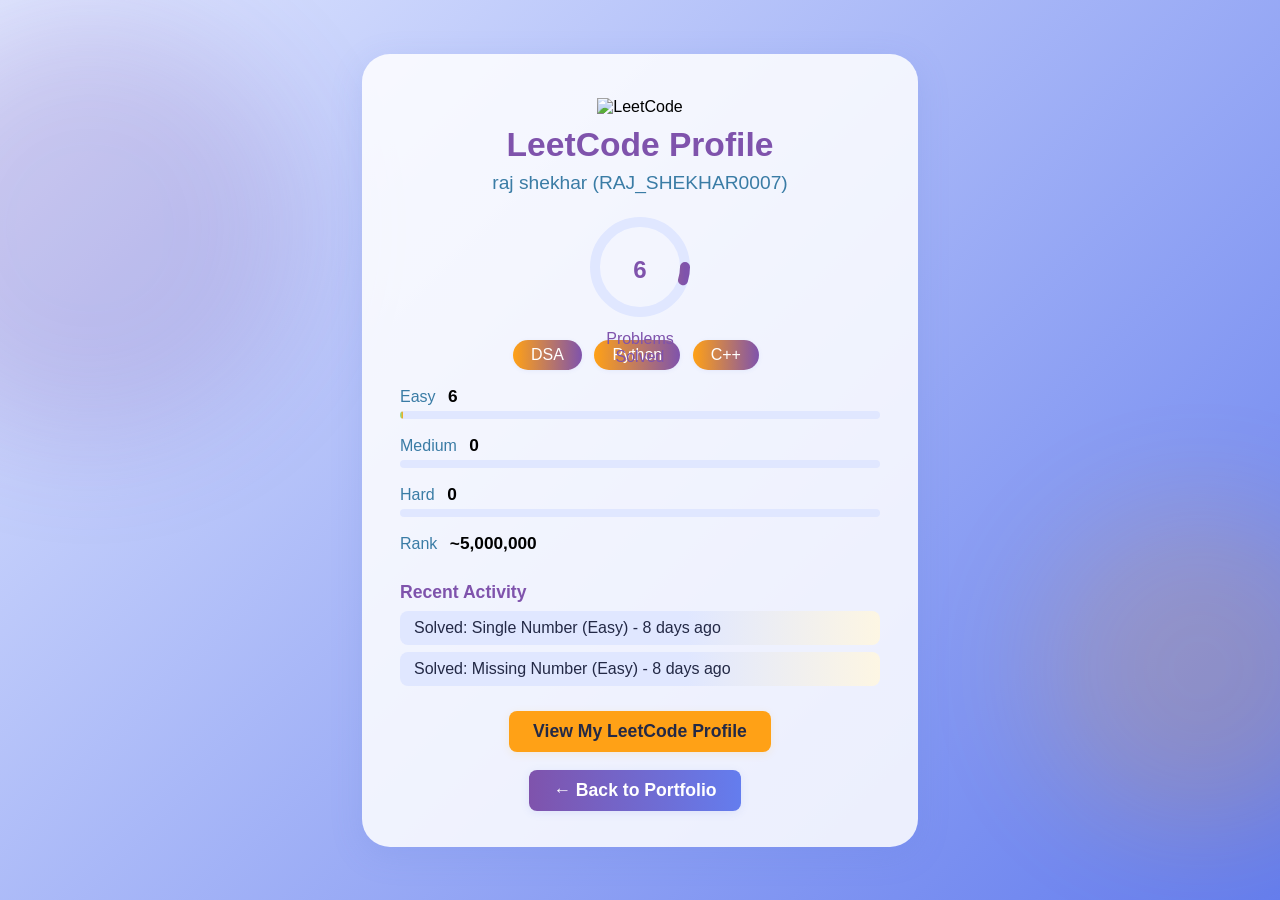
==== templates/leetcode.html @ 713fd52a "new html files" ====
<!DOCTYPE html>
<html>
<head>
    <title>LeetCode Profile - Raj Shekhar</title>
    <style>
        body {
            font-family: 'Segoe UI', Arial, sans-serif;
            margin: 0;
            min-height: 100vh;
            background: linear-gradient(135deg, #e0e7ff 0%, #647dee 100%);
            display: flex;
            align-items: center;
            justify-content: center;
            position: relative;
            overflow: hidden;
        }
        /* Animated floating circles */
        body::before, body::after {
            content: '';
            position: fixed;
            border-radius: 50%;
            filter: blur(60px);
            opacity: 0.18;
            z-index: 0;
            pointer-events: none;
        }
        body::before {
            width: 420px; height: 420px;
            background: #7f53ac;
            top: 2%; left: -120px;
            animation: float1 18s ease-in-out infinite alternate;
        }
        body::after {
            width: 320px; height: 320px;
            background: #ffa116;
            bottom: 8%; right: -80px;
            animation: float2 22s ease-in-out infinite alternate;
        }
        @keyframes float1 {
            0% { transform: translateY(0) scale(1); }
            100% { transform: translateY(60px) scale(1.1); }
        }
        @keyframes float2 {
            0% { transform: translateY(0) scale(1); }
            100% { transform: translateY(-40px) scale(1.15); }
        }
        .leetcode-profile {
            background: rgba(255,255,255,0.85);
            border-radius: 28px;
            box-shadow: 0 8px 32px rgba(100,125,222,0.18);
            padding: 44px 38px 36px 38px;
            max-width: 480px;
            width: 100%;
            margin: 40px auto;
            position: relative;
            z-index: 1;
            text-align: center;
        }
        .leetcode-logo {
            width: 54px;
            margin-bottom: 10px;
        }
        .leetcode-title {
            font-size: 2.1em;
            color: #7f53ac;
            font-weight: 700;
            margin-bottom: 8px;
        }
        .leetcode-username {
            font-size: 1.2em;
            color: #3a7ca5;
            margin-bottom: 18px;
        }
        .circular-progress {
            width: 110px;
            height: 110px;
            margin: 0 auto 18px auto;
            position: relative;
        }
        .circular-progress svg {
            width: 110px;
            height: 110px;
        }
        .circular-bg {
            stroke: #e0e7ff;
            stroke-width: 10;
        }
        .circular-bar {
            stroke: url(#leetcode-gradient);
            stroke-width: 10;
            stroke-linecap: round;
            transition: stroke-dasharray 1s;
        }
        .circular-text {
            font-size: 1.5em;
            font-weight: 700;
            fill: #7f53ac;
            dominant-baseline: middle;
            text-anchor: middle;
        }
        .leetcode-metrics {
            margin-top: 10px;
            text-align: left;
        }
        .leetcode-metric {
            margin-bottom: 16px;
        }
        .metric-label {
            color: #3a7ca5;
            font-size: 1em;
            margin-right: 8px;
        }
        .metric-value {
            font-weight: 700;
            font-size: 1.08em;
            margin-right: 8px;
        }
        .leetcode-bar {
            background: #e0e7ff;
            border-radius: 6px;
            height: 8px;
            width: 100%;
            margin-top: 4px;
            margin-bottom: 2px;
            overflow: hidden;
        }
        .leetcode-bar-inner {
            height: 100%;
            background: linear-gradient(90deg,#ffa116,#7f53ac);
            border-radius: 6px;
            transition: width 0.7s cubic-bezier(.4,0,.2,1);
        }
        .leetcode-bar.easy .leetcode-bar-inner { background: linear-gradient(90deg,#7bed9f,#ffa116); }
        .leetcode-bar.medium .leetcode-bar-inner { background: linear-gradient(90deg,#ffa116,#ff6e7f); }
        .leetcode-bar.hard .leetcode-bar-inner { background: linear-gradient(90deg,#ff6e7f,#7f53ac); }
        .leetcode-badges {
            margin: 18px 0 10px 0;
        }
        .leetcode-badge {
            display: inline-block;
            background: linear-gradient(90deg,#ffa116,#7f53ac);
            color: #fff;
            border-radius: 999px;
            padding: 6px 18px;
            font-size: 1em;
            margin-right: 8px;
            margin-bottom: 6px;
            font-weight: 500;
            box-shadow: 0 1px 4px rgba(100,125,222,0.10);
        }
        .leetcode-link-btn {
            display:inline-block;
            margin-top: 18px;
            padding:10px 24px;
            background:#ffa116;
            color:#232946;
            border-radius:8px;
            font-weight:600;
            text-decoration:none;
            box-shadow:0 2px 8px rgba(255,171,22,0.13);
            transition:background 0.2s;
            font-size:1.1em;
        }
        .leetcode-link-btn:hover {
            background:#ffb86c;
            color:#232946;
        }
        .back-btn {
            display:inline-block;
            margin-top: 18px;
            margin-right: 10px;
            padding:10px 24px;
            background:linear-gradient(90deg,#7f53ac,#647dee);
            color:#fff;
            border-radius:8px;
            font-weight:600;
            text-decoration:none;
            box-shadow:0 2px 8px rgba(100,125,222,0.13);
            transition:background 0.2s;
            font-size:1.1em;
        }
        .back-btn:hover {
            background:linear-gradient(90deg,#ffb86c,#ff6e7f);
            color:#232946;
        }
        .recent-activity {
            margin-top: 28px;
            text-align: left;
        }
        .recent-title {
            color: #7f53ac;
            font-size: 1.1em;
            font-weight: 600;
            margin-bottom: 8px;
        }
        .recent-list {
            list-style: none;
            padding: 0;
            margin: 0;
        }
        .recent-list li {
            background: linear-gradient(90deg,#e0e7ff 60%,#fdf6e3 100%);
            color: #232946;
            border-radius: 8px;
            padding: 8px 14px;
            margin-bottom: 7px;
            font-size: 1em;
        }
    </style>
</head>
<body>
    <div class="leetcode-profile">
        <img src="https://leetcode.com/static/images/LeetCode_logo_rvs.png" alt="LeetCode" class="leetcode-logo">
        <div class="leetcode-title">LeetCode Profile</div>
        <div class="leetcode-username">raj shekhar (RAJ_SHEKHAR0007)</div>
        <div class="circular-progress">
            <svg>
                <defs>
                    <linearGradient id="leetcode-gradient" x1="0%" y1="0%" x2="100%" y2="0%">
                        <stop offset="0%" stop-color="#ffa116"/>
                        <stop offset="100%" stop-color="#7f53ac"/>
                    </linearGradient>
                </defs>
                <circle class="circular-bg" cx="55" cy="55" r="45" fill="none"/>
                <circle class="circular-bar" cx="55" cy="55" r="45" fill="none" stroke-dasharray="13.5 282.6"/>
                <text class="circular-text" x="55" y="60">6</text>
            </svg>
            <div style="font-size:1em;color:#7f53ac;margin-top:4px;">Problems Solved</div>
        </div>
        <div class="leetcode-badges">
            <span class="leetcode-badge">DSA</span>
            <span class="leetcode-badge">Python</span>
            <span class="leetcode-badge">C++</span>
        </div>
        <div class="leetcode-metrics">
            <div class="leetcode-metric">
                <span class="metric-label">Easy</span>
                <span class="metric-value">6</span>
                <div class="leetcode-bar easy"><div class="leetcode-bar-inner" style="width:0.7%"></div></div>
            </div>
            <div class="leetcode-metric">
                <span class="metric-label">Medium</span>
                <span class="metric-value">0</span>
                <div class="leetcode-bar medium"><div class="leetcode-bar-inner" style="width:0%"></div></div>
            </div>
            <div class="leetcode-metric">
                <span class="metric-label">Hard</span>
                <span class="metric-value">0</span>
                <div class="leetcode-bar hard"><div class="leetcode-bar-inner" style="width:0%"></div></div>
            </div>
            <div class="leetcode-metric">
                <span class="metric-label">Rank</span>
                <span class="metric-value">~5,000,000</span>
            </div>
        </div>
        <div class="recent-activity">
            <div class="recent-title">Recent Activity</div>
            <ul class="recent-list">
                <li>Solved: Single Number (Easy) - 8 days ago</li>
                <li>Solved: Missing Number (Easy) - 8 days ago</li>
            </ul>
        </div>
        <a href="https://leetcode.com/RAJ_SHEKHAR0007/" target="_blank" class="leetcode-link-btn">View My LeetCode Profile</a>
        <a href="portfolio.html" class="back-btn">← Back to Portfolio</a>
    </div>
</body>
</html>
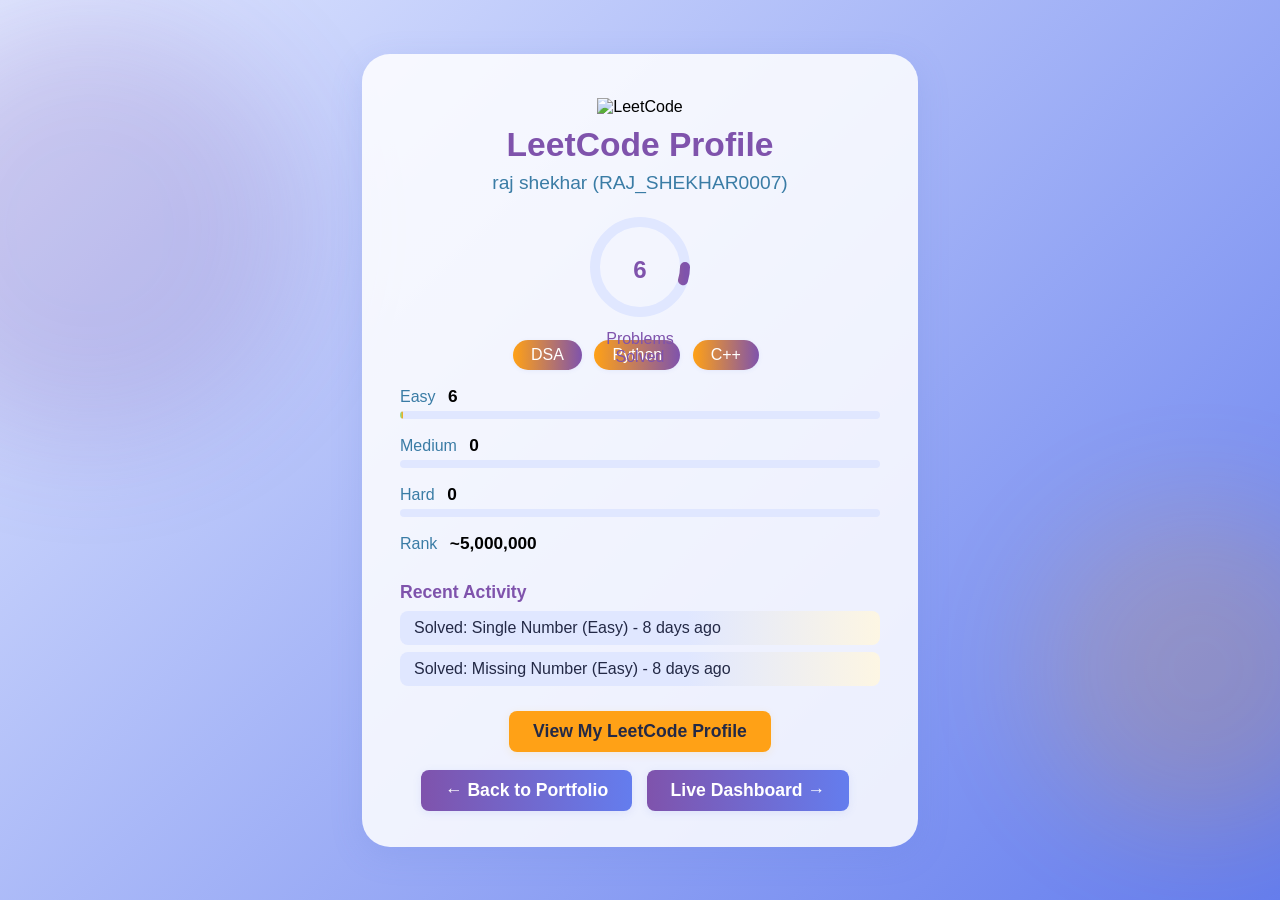
==== commit 724a80c6: "Publish the current portfolio as a Render static site. Co-authored-by: Cursor <cursoragent@cursor.co" ====
--- a/templates/leetcode.html
+++ b/templates/leetcode.html
@@ -261,7 +261,8 @@
             </ul>
         </div>
         <a href="https://leetcode.com/RAJ_SHEKHAR0007/" target="_blank" class="leetcode-link-btn">View My LeetCode Profile</a>
-        <a href="portfolio.html" class="back-btn">← Back to Portfolio</a>
+        <a href="index.html" class="back-btn">← Back to Portfolio</a>
+        <a href="dashboard.html" class="back-btn">Live Dashboard →</a>
     </div>
 </body>
 </html> 
